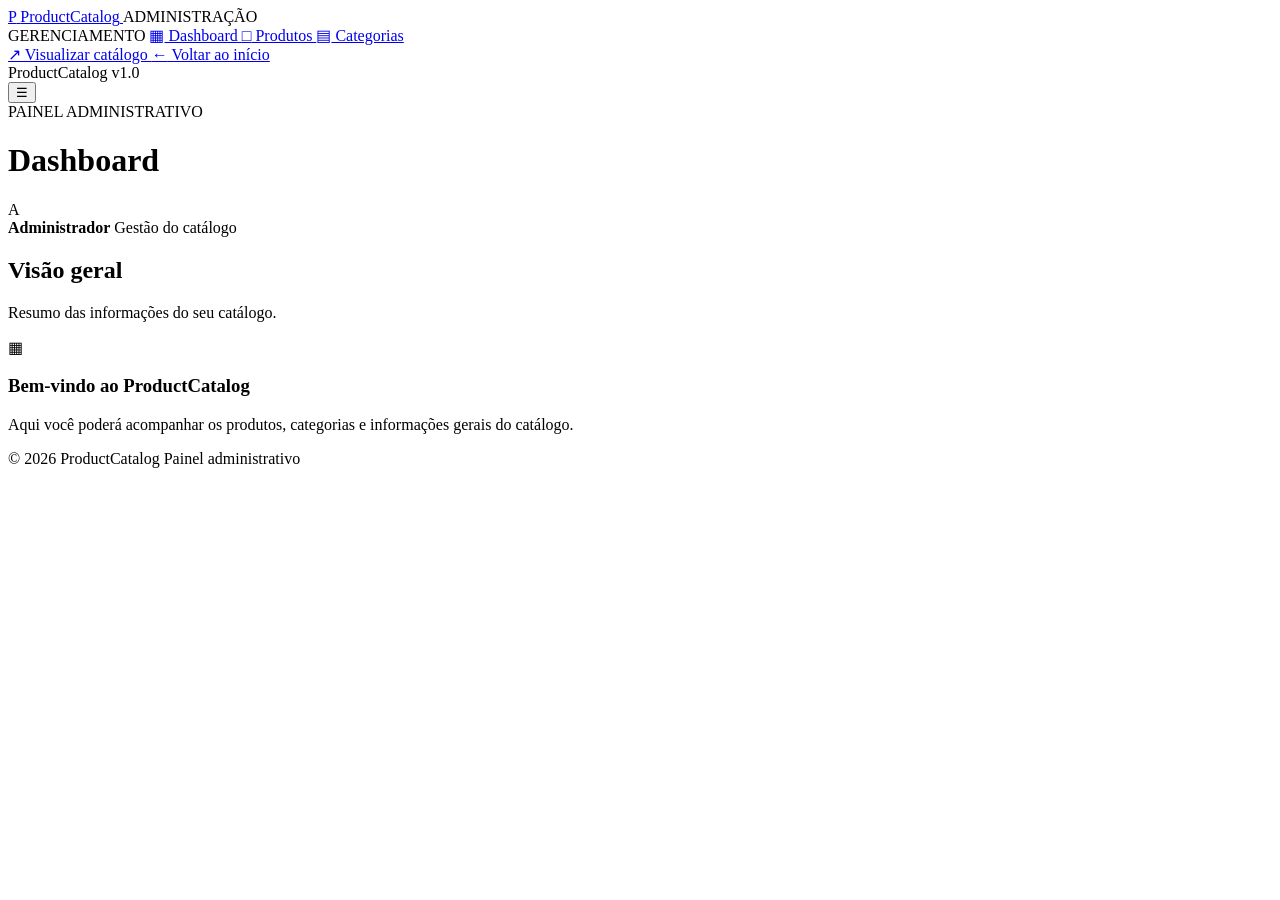
==== admin/index.html @ 1c2b3bc4 "Add admin panel HTML structure" ====
<!DOCTYPE html>
<html lang="pt-BR">

<head>
    <meta charset="UTF-8">
    <meta name="viewport" content="width=device-width, initial-scale=1.0">

    <meta name="description" content="Painel administrativo do ProductCatalog.">

    <meta name="theme-color" content="#0f172a">

    <title>Administração | ProductCatalog</title>

    <link rel="stylesheet" href="./css/style.css">
    <link rel="stylesheet" href="./css/layout.css">
    <link rel="stylesheet" href="./css/components.css">
    <link rel="stylesheet" href="./css/responsive.css">
</head>

<body>

    <div class="admin-layout">

        <!-- SIDEBAR -->
        <aside class="sidebar" id="sidebar">

            <div class="sidebar-header">

                <a href="../index.html" class="admin-logo">
                    <span class="logo-icon">P</span>
                    <span>ProductCatalog</span>
                </a>

                <span class="admin-label">ADMINISTRAÇÃO</span>

            </div>

            <nav class="sidebar-navigation">

                <span class="nav-section-title">GERENCIAMENTO</span>

                <a href="#dashboard" class="nav-link active" data-page="dashboard">
                    <span class="nav-icon">▦</span>
                    Dashboard
                </a>

                <a href="#products" class="nav-link" data-page="products">
                    <span class="nav-icon">□</span>
                    Produtos
                </a>

                <a href="#categories" class="nav-link" data-page="categories">
                    <span class="nav-icon">▤</span>
                    Categorias
                </a>

            </nav>

            <div class="sidebar-footer">

                <a href="../store/index.html" target="_blank" class="sidebar-store-link">
                    <span class="nav-icon">↗</span>
                    Visualizar catálogo
                </a>

                <a href="../index.html" class="sidebar-store-link">
                    <span class="nav-icon">←</span>
                    Voltar ao início
                </a>

                <div class="sidebar-version">
                    ProductCatalog v1.0
                </div>

            </div>

        </aside>

        <!-- MAIN CONTENT -->
        <div class="main-container">

            <!-- TOPBAR -->
            <header class="topbar">

                <div class="topbar-left">

                    <button
                        type="button"
                        class="menu-toggle"
                        id="menu-toggle"
                        aria-label="Abrir menu">
                        ☰
                    </button>

                    <div>
                        <span class="topbar-label">PAINEL ADMINISTRATIVO</span>
                        <h1 id="page-title">Dashboard</h1>
                    </div>

                </div>

                <div class="topbar-right">

                    <div class="admin-user">
                        <div class="user-avatar">A</div>

                        <div class="user-information">
                            <strong>Administrador</strong>
                            <span>Gestão do catálogo</span>
                        </div>
                    </div>

                </div>

            </header>

            <!-- PAGE CONTENT -->
            <main class="page-content" id="page-content">

                <section class="dashboard-page" id="dashboard-page">

                    <div class="page-heading">

                        <div>
                            <h2>Visão geral</h2>
                            <p>Resumo das informações do seu catálogo.</p>
                        </div>

                    </div>

                    <!-- DASHBOARD CONTENT WILL BE IMPLEMENTED NEXT -->

                    <div class="dashboard-placeholder">
                        <div class="placeholder-icon">▦</div>

                        <h3>Bem-vindo ao ProductCatalog</h3>

                        <p>
                            Aqui você poderá acompanhar os produtos,
                            categorias e informações gerais do catálogo.
                        </p>
                    </div>

                </section>

            </main>

            <!-- FOOTER -->
            <footer class="admin-footer">
                <span>© 2026 ProductCatalog</span>
                <span>Painel administrativo</span>
            </footer>

        </div>

    </div>

    <script type="module" src="./js/app.js"></script>

</body>

</html>
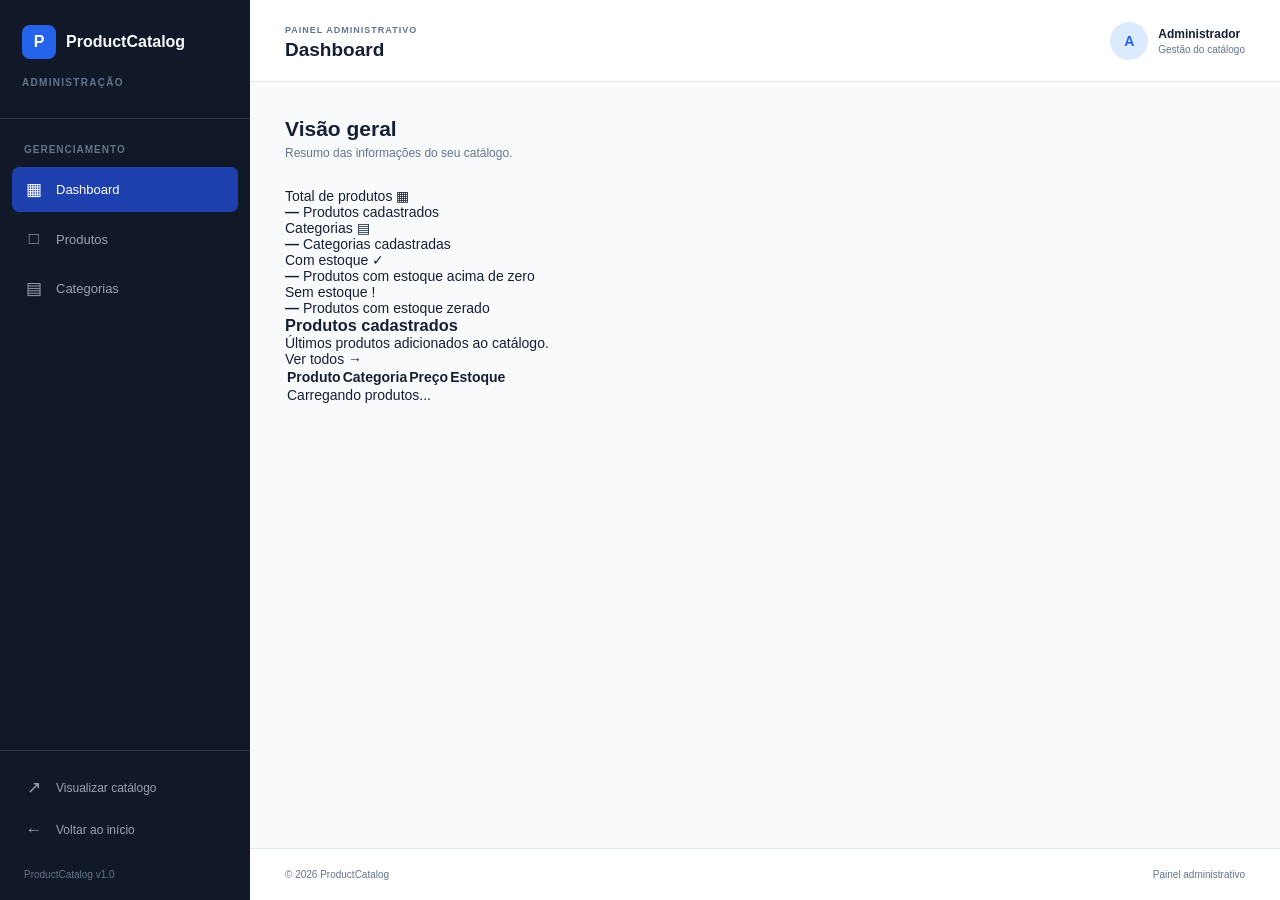
==== commit edb47c29: "Add dashboard statistics and product table" ====
--- a/admin/index.html
+++ b/admin/index.html
@@ -131,16 +131,92 @@
 
                     <!-- DASHBOARD CONTENT WILL BE IMPLEMENTED NEXT -->
 
-                    <div class="dashboard-placeholder">
-                        <div class="placeholder-icon">▦</div>
-
-                        <h3>Bem-vindo ao ProductCatalog</h3>
-
-                        <p>
-                            Aqui você poderá acompanhar os produtos,
-                            categorias e informações gerais do catálogo.
-                        </p>
-                    </div>
+                    
+<div class="dashboard-stats" id="dashboard-stats">
+
+    <article class="stat-card">
+        <div class="stat-card-top">
+            <span>Total de produtos</span>
+            <span class="stat-icon blue">▦</span>
+        </div>
+        <strong class="stat-value" id="total-products">—</strong>
+        <span class="stat-description">Produtos cadastrados</span>
+    </article>
+
+    <article class="stat-card">
+        <div class="stat-card-top">
+            <span>Categorias</span>
+            <span class="stat-icon purple">▤</span>
+        </div>
+        <strong class="stat-value" id="total-categories">—</strong>
+        <span class="stat-description">Categorias cadastradas</span>
+    </article>
+
+    <article class="stat-card">
+        <div class="stat-card-top">
+            <span>Com estoque</span>
+            <span class="stat-icon green">✓</span>
+        </div>
+        <strong class="stat-value" id="available-products">—</strong>
+        <span class="stat-description">Produtos com estoque acima de zero</span>
+    </article>
+
+    <article class="stat-card">
+        <div class="stat-card-top">
+            <span>Sem estoque</span>
+            <span class="stat-icon red">!</span>
+        </div>
+        <strong class="stat-value" id="unavailable-products">—</strong>
+        <span class="stat-description">Produtos com estoque zerado</span>
+    </article>
+
+</div>
+
+<section class="dashboard-section">
+
+    <div class="section-header">
+        <div>
+            <h3>Produtos cadastrados</h3>
+            <p>Últimos produtos adicionados ao catálogo.</p>
+        </div>
+
+        <a href="#products" class="text-link" data-page="products">
+            Ver todos →
+        </a>
+    </div>
+
+    <div class="dashboard-table-wrapper">
+
+        <table class="dashboard-table">
+            <thead>
+                <tr>
+                    <th>Produto</th>
+                    <th>Categoria</th>
+                    <th>Preço</th>
+                    <th>Estoque</th>
+                </tr>
+            </thead>
+
+            <tbody id="recent-products">
+                <tr>
+                    <td colspan="4" class="table-message">
+                        Carregando produtos...
+                    </td>
+                </tr>
+            </tbody>
+        </table>
+
+    </div>
+
+</section>
+
+<div id="dashboard-error" class="dashboard-error" role="alert" hidden>
+    <span id="dashboard-error-message"></span>
+    <button type="button" id="dashboard-retry" class="secondary-button">
+        Tentar novamente
+    </button>
+</div>
+
 
                 </section>
 
--- a/admin/css/style.css
+++ b/admin/css/style.css
@@ -0,0 +1,57 @@
+
+:root {
+    --primary: #2563eb;
+    --primary-hover: #1d4ed8;
+
+    --sidebar: #111827;
+    --sidebar-hover: #1f2937;
+
+    --background: #f8fafc;
+    --surface: #ffffff;
+
+    --text: #172033;
+    --muted: #64748b;
+
+    --border: #e2e8f0;
+
+    --success: #16a34a;
+    --danger: #dc2626;
+    --warning: #d97706;
+
+    --sidebar-width: 250px;
+
+    --radius: 10px;
+}
+
+* {
+    margin: 0;
+    padding: 0;
+    box-sizing: border-box;
+}
+
+body {
+    font-family: Arial, Helvetica, sans-serif;
+    background: var(--background);
+    color: var(--text);
+    font-size: 14px;
+}
+
+button,
+input,
+select,
+textarea {
+    font: inherit;
+}
+
+button {
+    cursor: pointer;
+}
+
+a {
+    color: inherit;
+    text-decoration: none;
+}
+
+[hidden] {
+    display: none !important;
+}
--- a/admin/css/layout.css
+++ b/admin/css/layout.css
@@ -0,0 +1,285 @@
+
+/* ADMIN LAYOUT */
+
+.admin-layout {
+    display: flex;
+    min-height: 100vh;
+}
+
+/* SIDEBAR */
+
+.sidebar {
+    width: var(--sidebar-width);
+    height: 100vh;
+    position: fixed;
+    top: 0;
+    left: 0;
+    z-index: 100;
+    display: flex;
+    flex-direction: column;
+    background: var(--sidebar);
+    color: #f8fafc;
+}
+
+.sidebar-header {
+    padding: 25px 22px 30px;
+    border-bottom: 1px solid #273244;
+}
+
+.admin-logo {
+    display: flex;
+    align-items: center;
+    gap: 10px;
+    font-size: 16px;
+    font-weight: 700;
+}
+
+.logo-icon {
+    width: 34px;
+    height: 34px;
+    display: grid;
+    place-items: center;
+    border-radius: 8px;
+    background: var(--primary);
+    color: white;
+}
+
+.admin-label {
+    display: block;
+    margin-top: 18px;
+    color: #64748b;
+    font-size: 10px;
+    font-weight: 700;
+    letter-spacing: 1.3px;
+}
+
+/* NAVIGATION */
+
+.sidebar-navigation {
+    flex: 1;
+    padding: 25px 12px;
+}
+
+.nav-section-title {
+    display: block;
+    padding: 0 12px;
+    margin-bottom: 12px;
+    color: #64748b;
+    font-size: 10px;
+    font-weight: 700;
+    letter-spacing: 1px;
+}
+
+.nav-link {
+    display: flex;
+    align-items: center;
+    gap: 12px;
+    padding: 12px;
+    margin-bottom: 5px;
+    border-radius: 7px;
+    color: #9ca3af;
+    font-size: 13px;
+    transition: 0.2s;
+}
+
+.nav-link:hover {
+    background: var(--sidebar-hover);
+    color: white;
+}
+
+.nav-link.active {
+    background: #1e40af;
+    color: white;
+}
+
+.nav-icon {
+    width: 20px;
+    text-align: center;
+    font-size: 17px;
+}
+
+/* SIDEBAR FOOTER */
+
+.sidebar-footer {
+    padding: 15px 12px;
+    border-top: 1px solid #273244;
+}
+
+.sidebar-store-link {
+    display: flex;
+    align-items: center;
+    gap: 12px;
+    padding: 11px 12px;
+    border-radius: 7px;
+    color: #9ca3af;
+    font-size: 12px;
+}
+
+.sidebar-store-link:hover {
+    color: white;
+    background: var(--sidebar-hover);
+}
+
+.sidebar-version {
+    padding: 18px 12px 5px;
+    color: #64748b;
+    font-size: 10px;
+}
+
+/* MAIN */
+
+.main-container {
+    width: calc(100% - var(--sidebar-width));
+    min-height: 100vh;
+    margin-left: var(--sidebar-width);
+    display: flex;
+    flex-direction: column;
+}
+
+/* TOPBAR */
+
+.topbar {
+    height: 82px;
+    display: flex;
+    align-items: center;
+    justify-content: space-between;
+    padding: 0 35px;
+    background: white;
+    border-bottom: 1px solid var(--border);
+}
+
+.topbar-left {
+    display: flex;
+    align-items: center;
+    gap: 15px;
+}
+
+.topbar-label {
+    color: var(--muted);
+    font-size: 9px;
+    font-weight: 700;
+    letter-spacing: 1px;
+}
+
+.topbar h1 {
+    margin-top: 3px;
+    font-size: 19px;
+}
+
+.topbar-right {
+    display: flex;
+    align-items: center;
+    gap: 20px;
+}
+
+.admin-user {
+    display: flex;
+    align-items: center;
+    gap: 10px;
+}
+
+.user-avatar {
+    width: 38px;
+    height: 38px;
+    display: grid;
+    place-items: center;
+    border-radius: 50%;
+    background: #dbeafe;
+    color: var(--primary);
+    font-weight: 700;
+}
+
+.user-information {
+    display: flex;
+    flex-direction: column;
+    gap: 3px;
+}
+
+.user-information strong {
+    font-size: 12px;
+}
+
+.user-information span {
+    color: var(--muted);
+    font-size: 10px;
+}
+
+/* PAGE CONTENT */
+
+.page-content {
+    flex: 1;
+    padding: 35px;
+}
+
+.page-heading {
+    display: flex;
+    align-items: center;
+    justify-content: space-between;
+    margin-bottom: 28px;
+}
+
+.page-heading h2 {
+    font-size: 21px;
+}
+
+.page-heading p {
+    margin-top: 5px;
+    color: var(--muted);
+    font-size: 12px;
+}
+
+/* PLACEHOLDER */
+
+.dashboard-placeholder {
+    padding: 65px 20px;
+    text-align: center;
+    border: 1px dashed #cbd5e1;
+    border-radius: var(--radius);
+    background: white;
+}
+
+.placeholder-icon {
+    width: 55px;
+    height: 55px;
+    display: grid;
+    place-items: center;
+    margin: 0 auto 18px;
+    border-radius: 12px;
+    background: #eff6ff;
+    color: var(--primary);
+    font-size: 25px;
+}
+
+.dashboard-placeholder h3 {
+    margin-bottom: 8px;
+    font-size: 17px;
+}
+
+.dashboard-placeholder p {
+    max-width: 420px;
+    margin: 0 auto;
+    color: var(--muted);
+    font-size: 12px;
+}
+
+/* FOOTER */
+
+.admin-footer {
+    display: flex;
+    justify-content: space-between;
+    padding: 20px 35px;
+    border-top: 1px solid var(--border);
+    background: white;
+    color: var(--muted);
+    font-size: 10px;
+}
+
+/* MOBILE MENU BUTTON */
+
+.menu-toggle {
+    display: none;
+    border: none;
+    background: transparent;
+    color: var(--text);
+    font-size: 22px;
+}
--- a/admin/css/components.css
+++ b/admin/css/components.css
@@ -0,0 +1,183 @@
+
+/* BUTTONS */
+
+.primary-button,
+.secondary-button,
+.danger-button {
+    display: inline-flex;
+    align-items: center;
+    justify-content: center;
+    gap: 7px;
+    min-height: 38px;
+    padding: 0 15px;
+    border: 1px solid transparent;
+    border-radius: 7px;
+    font-size: 12px;
+    font-weight: 600;
+    transition: 0.2s;
+}
+
+.primary-button {
+    background: var(--primary);
+    color: white;
+}
+
+.primary-button:hover {
+    background: var(--primary-hover);
+}
+
+.secondary-button {
+    background: white;
+    border-color: var(--border);
+    color: var(--text);
+}
+
+.secondary-button:hover {
+    border-color: #94a3b8;
+    background: #f8fafc;
+}
+
+.danger-button {
+    background: #fef2f2;
+    border-color: #fecaca;
+    color: var(--danger);
+}
+
+.danger-button:hover {
+    background: #fee2e2;
+}
+
+/* FORM ELEMENTS */
+
+.form-group {
+    display: flex;
+    flex-direction: column;
+    gap: 7px;
+}
+
+.form-group label {
+    font-size: 12px;
+    font-weight: 600;
+}
+
+.form-group input,
+.form-group select,
+.form-group textarea {
+    width: 100%;
+    min-height: 40px;
+    padding: 10px 12px;
+    border: 1px solid var(--border);
+    border-radius: 7px;
+    outline: none;
+    background: white;
+    color: var(--text);
+    font-size: 12px;
+}
+
+.form-group textarea {
+    min-height: 100px;
+    resize: vertical;
+}
+
+.form-group input:focus,
+.form-group select:focus,
+.form-group textarea:focus {
+    border-color: var(--primary);
+    box-shadow: 0 0 0 3px rgba(37, 99, 235, 0.1);
+}
+
+/* TABLE */
+
+.table-container {
+    overflow-x: auto;
+    border: 1px solid var(--border);
+    border-radius: var(--radius);
+    background: white;
+}
+
+.admin-table {
+    width: 100%;
+    border-collapse: collapse;
+    text-align: left;
+    white-space: nowrap;
+}
+
+.admin-table th {
+    padding: 14px 16px;
+    background: #f8fafc;
+    color: var(--muted);
+    font-size: 10px;
+    font-weight: 700;
+    text-transform: uppercase;
+}
+
+.admin-table td {
+    padding: 14px 16px;
+    border-top: 1px solid var(--border);
+    font-size: 12px;
+}
+
+.admin-table tbody tr:hover {
+    background: #f8fafc;
+}
+
+/* STATUS BADGES */
+
+.status-badge {
+    display: inline-block;
+    padding: 5px 9px;
+    border-radius: 20px;
+    font-size: 10px;
+    font-weight: 600;
+}
+
+.status-active {
+    background: #dcfce7;
+    color: #166534;
+}
+
+.status-inactive {
+    background: #fee2e2;
+    color: #991b1b;
+}
+
+/* MODAL */
+
+.modal-overlay {
+    position: fixed;
+    inset: 0;
+    z-index: 200;
+    display: flex;
+    align-items: center;
+    justify-content: center;
+    padding: 20px;
+    background: rgba(15, 23, 42, 0.55);
+}
+
+.modal {
+    width: 100%;
+    max-width: 550px;
+    max-height: 90vh;
+    overflow-y: auto;
+    padding: 25px;
+    border-radius: 12px;
+    background: white;
+}
+
+.modal-header {
+    display: flex;
+    align-items: center;
+    justify-content: space-between;
+    margin-bottom: 22px;
+}
+
+.modal-header h2 {
+    font-size: 18px;
+}
+
+.modal-close {
+    border: none;
+    background: transparent;
+    color: var(--muted);
+    font-size: 22px;
+}
--- a/admin/css/responsive.css
+++ b/admin/css/responsive.css
@@ -0,0 +1,78 @@
+
+@media (max-width: 900px) {
+
+    :root {
+        --sidebar-width: 220px;
+    }
+
+    .page-content {
+        padding: 25px;
+    }
+
+    .topbar {
+        padding: 0 25px;
+    }
+
+}
+
+@media (max-width: 700px) {
+
+    .sidebar {
+        transform: translateX(-100%);
+        transition: transform 0.25s ease;
+    }
+
+    .sidebar.open {
+        transform: translateX(0);
+    }
+
+    .main-container {
+        width: 100%;
+        margin-left: 0;
+    }
+
+    .menu-toggle {
+        display: block;
+    }
+
+    .topbar {
+        height: 72px;
+        padding: 0 18px;
+    }
+
+    .topbar-label {
+        display: none;
+    }
+
+    .topbar h1 {
+        font-size: 16px;
+    }
+
+    .user-information {
+        display: none;
+    }
+
+    .page-content {
+        padding: 25px 18px;
+    }
+
+    .admin-footer {
+        padding: 18px;
+        gap: 10px;
+        flex-wrap: wrap;
+    }
+
+}
+
+@media (max-width: 400px) {
+
+    .page-heading h2 {
+        font-size: 18px;
+    }
+
+    .admin-footer {
+        flex-direction: column;
+        text-align: center;
+    }
+
+}
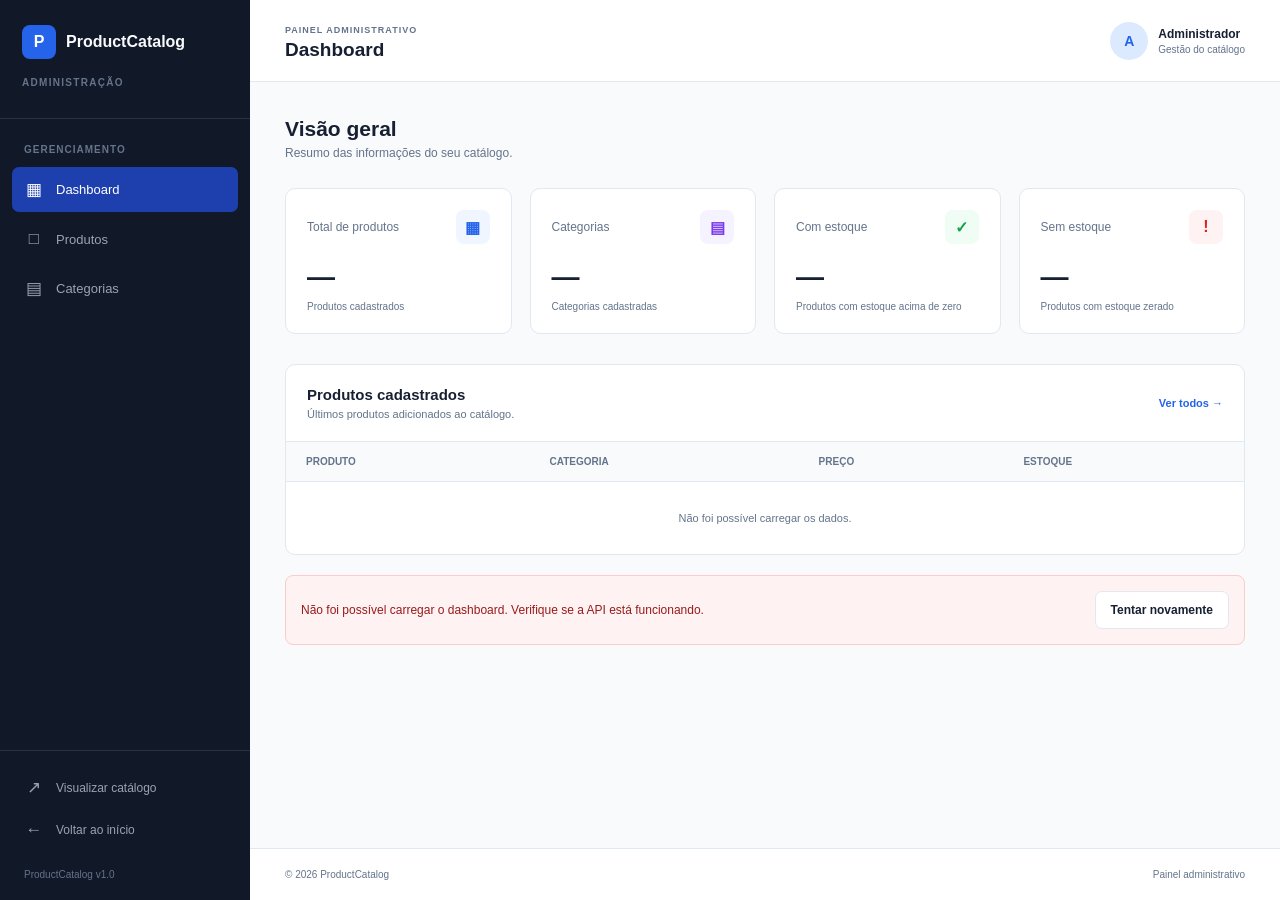
==== commit 26db3996: "Add products and categories management sections" ====
--- a/admin/index.html
+++ b/admin/index.html
@@ -217,9 +217,121 @@
     </button>
 </div>
 
+                    
 
                 </section>
 
+<!-- PRODUCTS PAGE -->
+<section class="admin-page" id="products-page" hidden>
+
+    <div class="page-heading">
+        <div>
+            <h2>Produtos</h2>
+            <p>Gerencie os produtos cadastrados no catálogo.</p>
+        </div>
+
+        <button type="button" class="primary-button" id="add-product-button">
+            + Novo produto
+        </button>
+    </div>
+
+    <div class="product-toolbar">
+
+        <div class="product-search">
+            <input
+                type="search"
+                id="product-search"
+                placeholder="Pesquisar produto pelo nome..."
+                aria-label="Pesquisar produto"
+            >
+
+            <button type="button" class="secondary-button" id="search-product-button">
+                Buscar
+            </button>
+        </div>
+
+        <div class="product-filters">
+
+            <select id="product-category-filter" aria-label="Filtrar por categoria">
+                <option value="">Todas as categorias</option>
+            </select>
+
+            <select id="product-sort" aria-label="Ordenar produtos">
+                <option value="id,desc">Mais recentes</option>
+                <option value="name,asc">Nome: A–Z</option>
+                <option value="price,asc">Menor preço</option>
+                <option value="price,desc">Maior preço</option>
+            </select>
+
+        </div>
+
+    </div>
+
+    <div class="product-table-container">
+
+        <table class="product-admin-table">
+
+            <thead>
+                <tr>
+                    <th>Produto</th>
+                    <th>Categoria</th>
+                    <th>Preço</th>
+                    <th>Estoque</th>
+                    <th>Ações</th>
+                </tr>
+            </thead>
+
+            <tbody id="products-table-body">
+                <tr>
+                    <td colspan="5" class="table-message">
+                        Carregando produtos...
+                    </td>
+                </tr>
+            </tbody>
+
+        </table>
+
+    </div>
+
+    <div class="product-list-footer">
+
+        <span id="products-count">Carregando...</span>
+
+        <nav id="products-pagination" class="admin-pagination"
+            aria-label="Paginação de produtos">
+        </nav>
+
+    </div>
+
+    <div id="products-error" class="dashboard-error" role="alert" hidden>
+        <span id="products-error-message"></span>
+
+        <button type="button" class="secondary-button" id="products-retry">
+            Tentar novamente
+        </button>
+    </div>
+
+</section>
+
+
+<!-- CATEGORIES PAGE - IMPLEMENTAREMOS DEPOIS -->
+<section class="admin-page" id="categories-page" hidden>
+
+    <div class="page-heading">
+        <div>
+            <h2>Categorias</h2>
+            <p>Gerencie as categorias do catálogo.</p>
+        </div>
+    </div>
+
+    <div class="dashboard-placeholder">
+        <div class="placeholder-icon">▤</div>
+        <h3>Gerenciamento de categorias</h3>
+        <p>Esta área será implementada na próxima etapa.</p>
+    </div>
+
+</section>
+                
             </main>
 
             <!-- FOOTER -->
--- a/admin/css/layout.css
+++ b/admin/css/layout.css
@@ -283,3 +283,196 @@
     color: var(--text);
     font-size: 22px;
 }
+
+
+
+/* DASHBOARD STATISTICS */
+
+.dashboard-stats {
+    display: grid;
+    grid-template-columns: repeat(4, minmax(0, 1fr));
+    gap: 18px;
+    margin-bottom: 30px;
+}
+
+.stat-card {
+    padding: 21px;
+    border: 1px solid var(--border);
+    border-radius: 10px;
+    background: white;
+}
+
+.stat-card-top {
+    display: flex;
+    align-items: center;
+    justify-content: space-between;
+    gap: 10px;
+    color: var(--muted);
+    font-size: 12px;
+}
+
+.stat-icon {
+    width: 34px;
+    height: 34px;
+    display: grid;
+    place-items: center;
+    border-radius: 8px;
+    font-size: 16px;
+    font-weight: 700;
+}
+
+.stat-icon.blue {
+    color: #2563eb;
+    background: #eff6ff;
+}
+
+.stat-icon.purple {
+    color: #7c3aed;
+    background: #f5f3ff;
+}
+
+.stat-icon.green {
+    color: #16a34a;
+    background: #f0fdf4;
+}
+
+.stat-icon.red {
+    color: #dc2626;
+    background: #fef2f2;
+}
+
+.stat-value {
+    display: block;
+    margin-top: 16px;
+    font-size: 28px;
+    line-height: 1.2;
+}
+
+.stat-description {
+    display: block;
+    margin-top: 7px;
+    color: var(--muted);
+    font-size: 10px;
+}
+
+/* RECENT PRODUCTS */
+
+.dashboard-section {
+    overflow: hidden;
+    border: 1px solid var(--border);
+    border-radius: 10px;
+    background: white;
+}
+
+.section-header {
+    display: flex;
+    align-items: center;
+    justify-content: space-between;
+    padding: 21px;
+    border-bottom: 1px solid var(--border);
+}
+
+.section-header h3 {
+    font-size: 15px;
+}
+
+.section-header p {
+    margin-top: 5px;
+    color: var(--muted);
+    font-size: 11px;
+}
+
+.text-link {
+    color: var(--primary);
+    font-size: 11px;
+    font-weight: 700;
+}
+
+.dashboard-table-wrapper {
+    overflow-x: auto;
+}
+
+.dashboard-table {
+    width: 100%;
+    border-collapse: collapse;
+    text-align: left;
+    white-space: nowrap;
+}
+
+.dashboard-table th {
+    padding: 14px 20px;
+    background: #f8fafc;
+    color: var(--muted);
+    font-size: 10px;
+    font-weight: 700;
+    text-transform: uppercase;
+}
+
+.dashboard-table td {
+    padding: 14px 20px;
+    border-top: 1px solid var(--border);
+    font-size: 11px;
+}
+
+.dashboard-table tbody tr:hover {
+    background: #f8fafc;
+}
+
+.dashboard-product {
+    display: flex;
+    align-items: center;
+    gap: 12px;
+    min-width: 180px;
+    font-weight: 600;
+}
+
+.dashboard-product-image {
+    width: 38px;
+    height: 38px;
+    object-fit: contain;
+    border: 1px solid var(--border);
+    border-radius: 6px;
+    background: white;
+}
+
+.stock-label {
+    display: inline-block;
+    min-width: 30px;
+    padding: 5px 8px;
+    border-radius: 5px;
+    text-align: center;
+    font-size: 10px;
+    font-weight: 700;
+}
+
+.stock-positive {
+    color: #166534;
+    background: #dcfce7;
+}
+
+.stock-negative {
+    color: #991b1b;
+    background: #fee2e2;
+}
+
+.table-message {
+    padding: 30px !important;
+    color: var(--muted);
+    text-align: center;
+}
+
+/* DASHBOARD ERROR */
+
+.dashboard-error {
+    display: flex;
+    align-items: center;
+    justify-content: space-between;
+    gap: 15px;
+    margin-top: 20px;
+    padding: 15px;
+    border: 1px solid #fecaca;
+    border-radius: 8px;
+    background: #fef2f2;
+    color: #991b1b;
+    font-size: 12px;
+}
--- a/admin/css/responsive.css
+++ b/admin/css/responsive.css
@@ -76,3 +76,35 @@
     }
 
 }
+
+
+@media (max-width: 1100px) {
+
+    .dashboard-stats {
+        grid-template-columns: repeat(2, minmax(0, 1fr));
+    }
+
+}
+
+@media (max-width: 500px) {
+
+    .dashboard-stats {
+        grid-template-columns: 1fr;
+        gap: 12px;
+    }
+
+    .stat-card {
+        padding: 17px;
+    }
+
+    .section-header {
+        align-items: flex-start;
+        gap: 10px;
+    }
+
+    .dashboard-error {
+        align-items: flex-start;
+        flex-direction: column;
+    }
+
+}
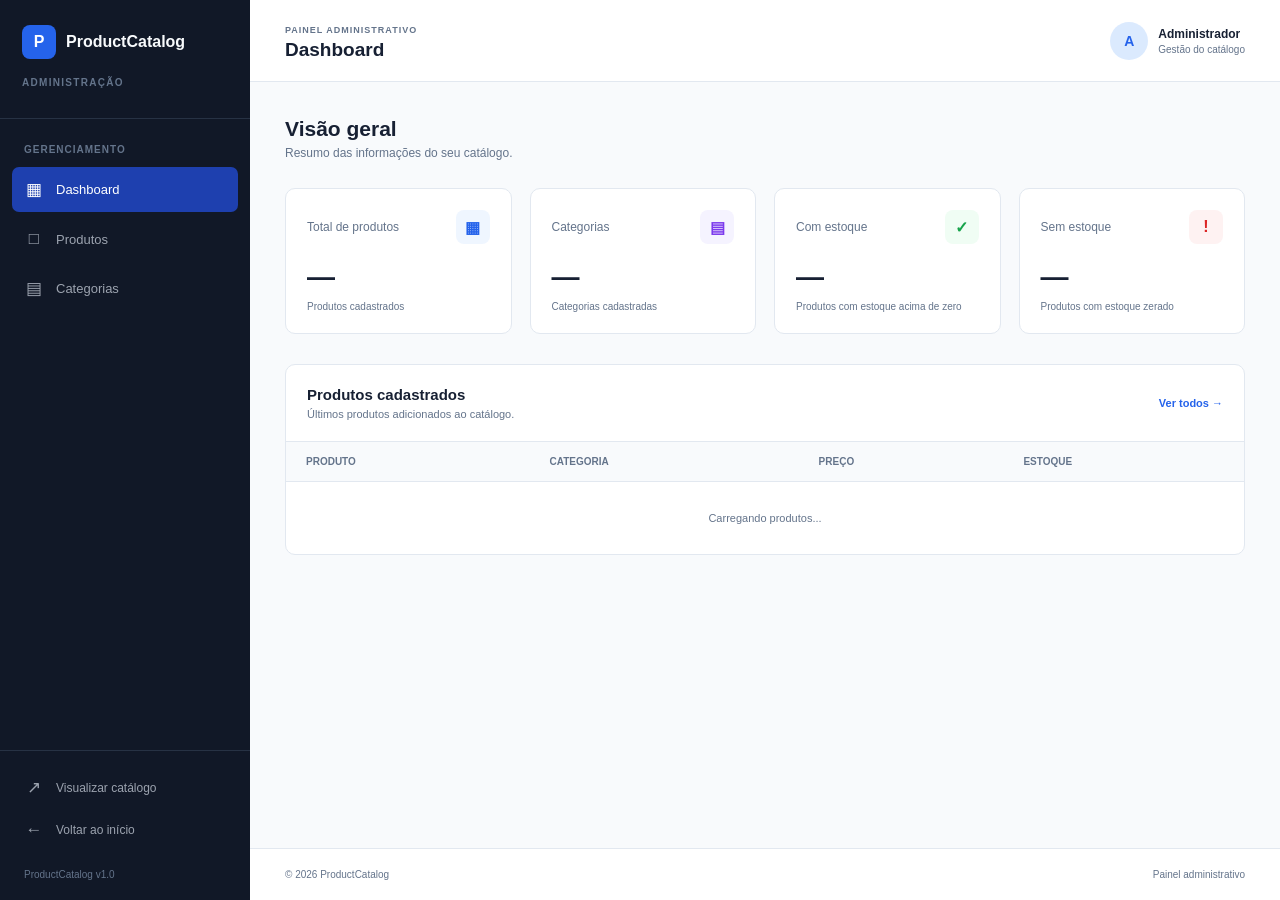
==== commit 3ba2f8f8: "Add product modal with form for new products" ====
--- a/admin/index.html
+++ b/admin/index.html
@@ -310,6 +310,136 @@
             Tentar novamente
         </button>
     </div>
+    
+<!-- PRODUCT MODAL -->
+<div class="modal-overlay" id="product-modal" hidden>
+
+    <div class="modal" role="dialog" aria-modal="true"
+        aria-labelledby="product-modal-title">
+
+        <div class="modal-header">
+            <div>
+                <h2 id="product-modal-title">Novo produto</h2>
+                <p id="product-modal-description">
+                    Preencha as informações do produto.
+                </p>
+            </div>
+
+            <button type="button" class="modal-close"
+                id="close-product-modal" aria-label="Fechar">
+                ×
+            </button>
+        </div>
+
+        <form id="product-form">
+
+            <div class="form-grid">
+
+                <div class="form-group form-full">
+                    <label for="product-name">Nome *</label>
+                    <input
+                        type="text"
+                        id="product-name"
+                        name="name"
+                        maxlength="150"
+                        required
+                        placeholder="Ex.: Teclado mecânico"
+                    >
+                </div>
+
+                <div class="form-group form-full">
+                    <label for="product-description">Descrição</label>
+                    <textarea
+                        id="product-description"
+                        name="description"
+                        maxlength="2000"
+                        placeholder="Descreva as características do produto..."
+                    ></textarea>
+                </div>
+
+                <div class="form-group">
+                    <label for="product-price">Preço *</label>
+                    <input
+                        type="number"
+                        id="product-price"
+                        name="price"
+                        min="0.01"
+                        step="0.01"
+                        required
+                        placeholder="0,00"
+                    >
+                </div>
+
+                <div class="form-group">
+                    <label for="product-stock">Estoque *</label>
+                    <input
+                        type="number"
+                        id="product-stock"
+                        name="stockQuantity"
+                        min="0"
+                        step="1"
+                        required
+                        placeholder="0"
+                    >
+                </div>
+
+                <div class="form-group form-full">
+                    <label for="product-category">Categoria *</label>
+                    <select id="product-category" name="categoryId" required>
+                        <option value="">Selecione uma categoria</option>
+                    </select>
+                </div>
+
+                <div class="form-group form-full">
+                    <label for="product-image-file">Imagem do produto</label>
+
+                    <input
+                        type="file"
+                        id="product-image-file"
+                        accept="image/png,image/jpeg,image/webp"
+                    >
+
+                    <small class="form-hint">
+                        PNG, JPG ou WebP. Tamanho máximo: 5 MB.
+                    </small>
+
+                    <div class="image-preview-container" id="image-preview-container" hidden>
+                        <img id="product-image-preview" alt="Pré-visualização da imagem">
+                        <button type="button" id="remove-product-image"
+                            class="remove-image-button">
+                            Remover imagem selecionada
+                        </button>
+                    </div>
+
+                    <p id="current-image-message" class="form-hint" hidden>
+                        O produto já possui uma imagem. Selecione outra para substituí-la.
+                    </p>
+                </div>
+
+            </div>
+
+            <div id="product-form-error" class="form-error" role="alert" hidden></div>
+
+            <div class="modal-actions">
+
+                <button type="button" class="secondary-button"
+                    id="cancel-product-form">
+                    Cancelar
+                </button>
+
+                <button type="submit" class="primary-button"
+                    id="save-product-button">
+                    Salvar produto
+                </button>
+
+            </div>
+
+        </form>
+
+    </div>
+
+</div>
+
 
 </section>
 
--- a/admin/css/components.css
+++ b/admin/css/components.css
@@ -181,3 +181,168 @@
     color: var(--muted);
     font-size: 22px;
 }
+
+
+/* PRODUCT MANAGEMENT */
+
+.product-toolbar {
+    display: flex;
+    justify-content: space-between;
+    align-items: center;
+    flex-wrap: wrap;
+    gap: 15px;
+    margin-bottom: 20px;
+    padding: 18px;
+    border: 1px solid var(--border);
+    border-radius: 10px;
+    background: white;
+}
+
+.product-search {
+    display: flex;
+    flex: 1;
+    min-width: 220px;
+    gap: 8px;
+}
+
+.product-search input {
+    width: 100%;
+    max-width: 350px;
+    min-height: 38px;
+    padding: 0 12px;
+    border: 1px solid var(--border);
+    border-radius: 7px;
+    outline: none;
+    font-size: 12px;
+}
+
+.product-search input:focus {
+    border-color: var(--primary);
+}
+
+.product-filters {
+    display: flex;
+    gap: 8px;
+}
+
+.product-filters select {
+    min-height: 38px;
+    padding: 0 10px;
+    border: 1px solid var(--border);
+    border-radius: 7px;
+    background: white;
+    color: var(--text);
+    font-size: 11px;
+}
+
+.product-table-container {
+    overflow-x: auto;
+    border: 1px solid var(--border);
+    border-radius: 10px;
+    background: white;
+}
+
+.product-admin-table {
+    width: 100%;
+    border-collapse: collapse;
+    text-align: left;
+    white-space: nowrap;
+}
+
+.product-admin-table th {
+    padding: 15px 18px;
+    background: #f8fafc;
+    color: var(--muted);
+    font-size: 10px;
+    font-weight: 700;
+    text-transform: uppercase;
+}
+
+.product-admin-table td {
+    padding: 13px 18px;
+    border-top: 1px solid var(--border);
+    font-size: 12px;
+}
+
+.product-admin-table tbody tr:hover {
+    background: #f8fafc;
+}
+
+.admin-product-info {
+    display: flex;
+    align-items: center;
+    gap: 12px;
+    min-width: 190px;
+    font-weight: 600;
+}
+
+.admin-product-image {
+    width: 42px;
+    height: 42px;
+    object-fit: contain;
+    border: 1px solid var(--border);
+    border-radius: 6px;
+    background: white;
+}
+
+.product-actions {
+    display: flex;
+    gap: 7px;
+}
+
+.action-button {
+    padding: 6px 9px;
+    border: 1px solid var(--border);
+    border-radius: 5px;
+    background: white;
+    font-size: 10px;
+    font-weight: 600;
+}
+
+.delete-action {
+    color: var(--danger);
+    border-color: #fecaca;
+}
+
+.delete-action:hover {
+    background: #fef2f2;
+}
+
+.product-list-footer {
+    display: flex;
+    align-items: center;
+    justify-content: space-between;
+    gap: 15px;
+    margin-top: 18px;
+    color: var(--muted);
+    font-size: 11px;
+}
+
+.admin-pagination {
+    display: flex;
+    align-items: center;
+    gap: 12px;
+}
+
+.admin-pagination button {
+    width: 32px;
+    height: 32px;
+    border: 1px solid var(--border);
+    border-radius: 6px;
+    background: white;
+    color: var(--text);
+}
+
+.admin-pagination button:hover:not(:disabled) {
+    border-color: var(--primary);
+    color: var(--primary);
+}
+
+.admin-pagination button:disabled {
+    opacity: 0.4;
+    cursor: not-allowed;
+}
+
+.admin-pagination span {
+    white-space: nowrap;
+}
--- a/admin/css/responsive.css
+++ b/admin/css/responsive.css
@@ -108,3 +108,37 @@
     }
 
 }
+
+
+@media (max-width: 700px) {
+
+    .product-toolbar {
+        align-items: stretch;
+        flex-direction: column;
+    }
+
+    .product-search {
+        min-width: 0;
+    }
+
+    .product-search input {
+        max-width: none;
+    }
+
+    .product-filters {
+        display: grid;
+        grid-template-columns: 1fr 1fr;
+    }
+
+    .product-filters select {
+        width: 100%;
+        min-width: 0;
+    }
+
+    .product-list-footer {
+        align-items: flex-start;
+        flex-direction: column;
+    }
+
+}
+
